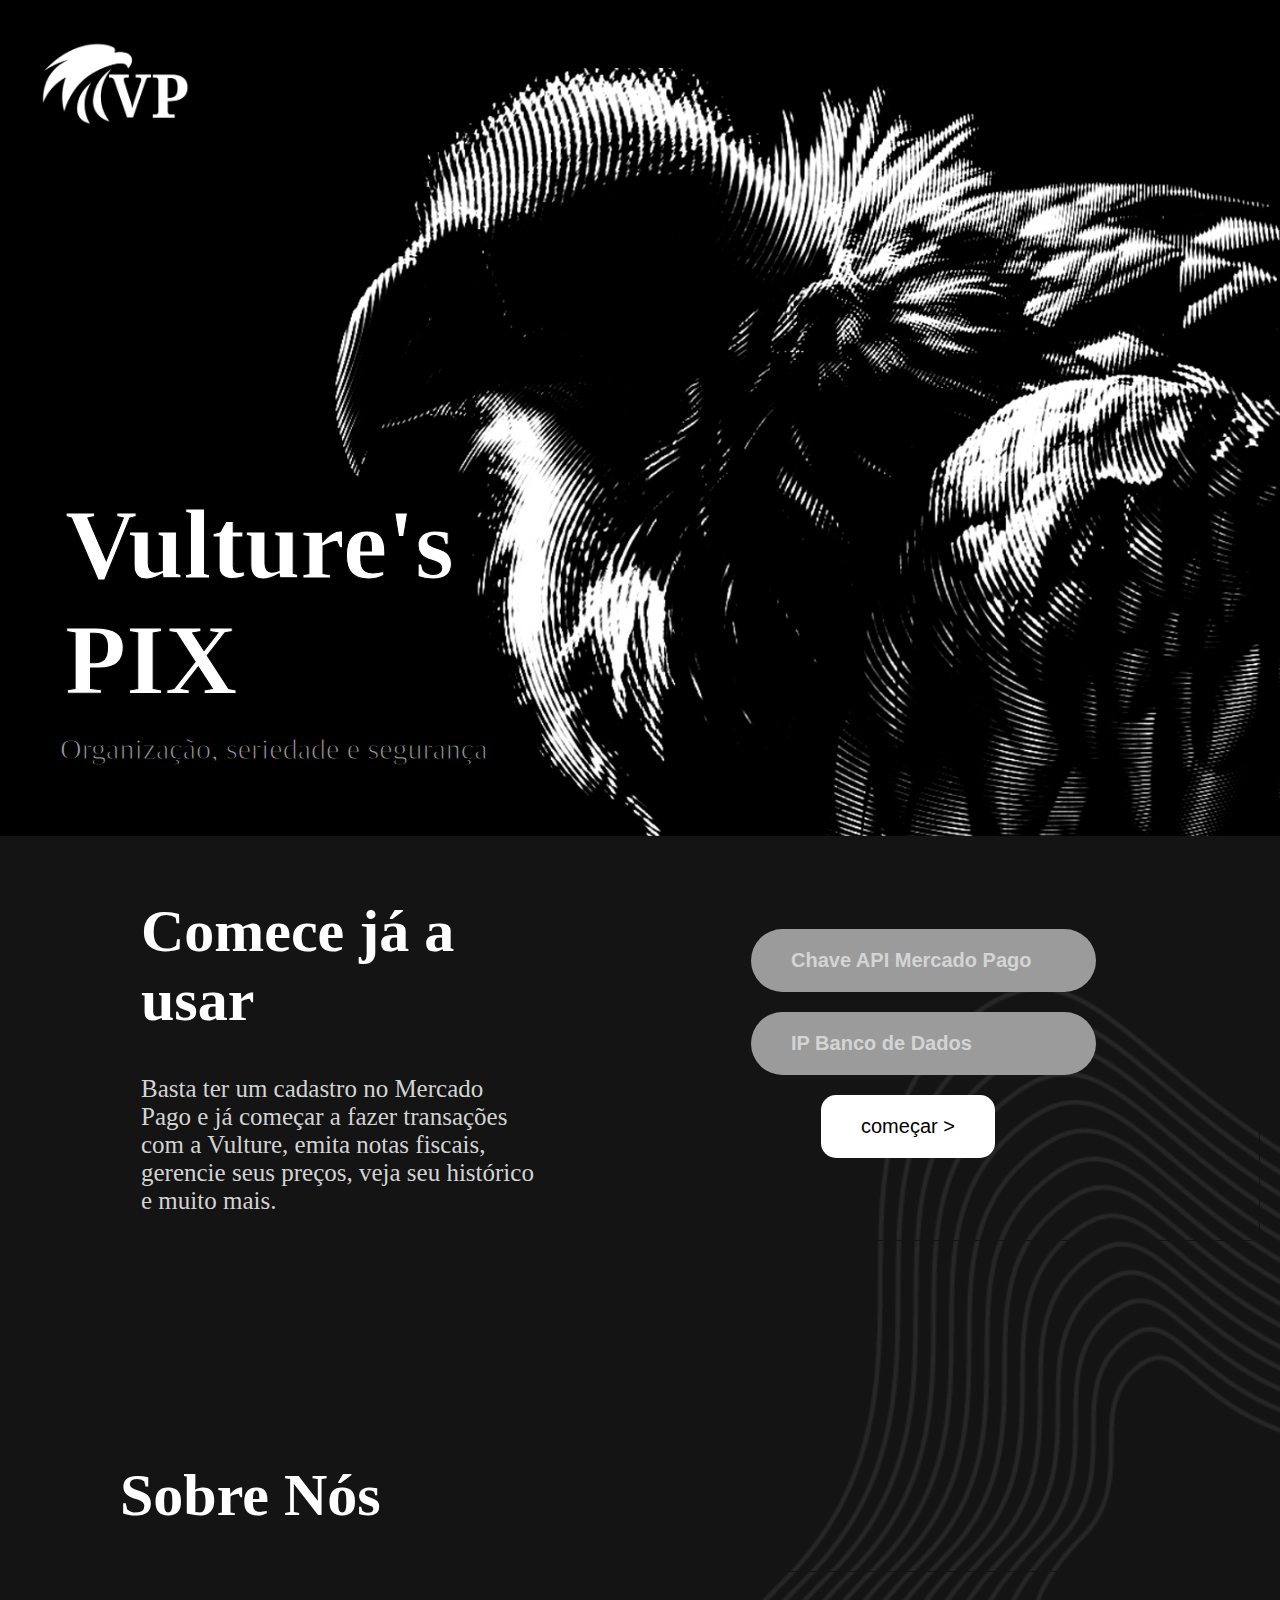
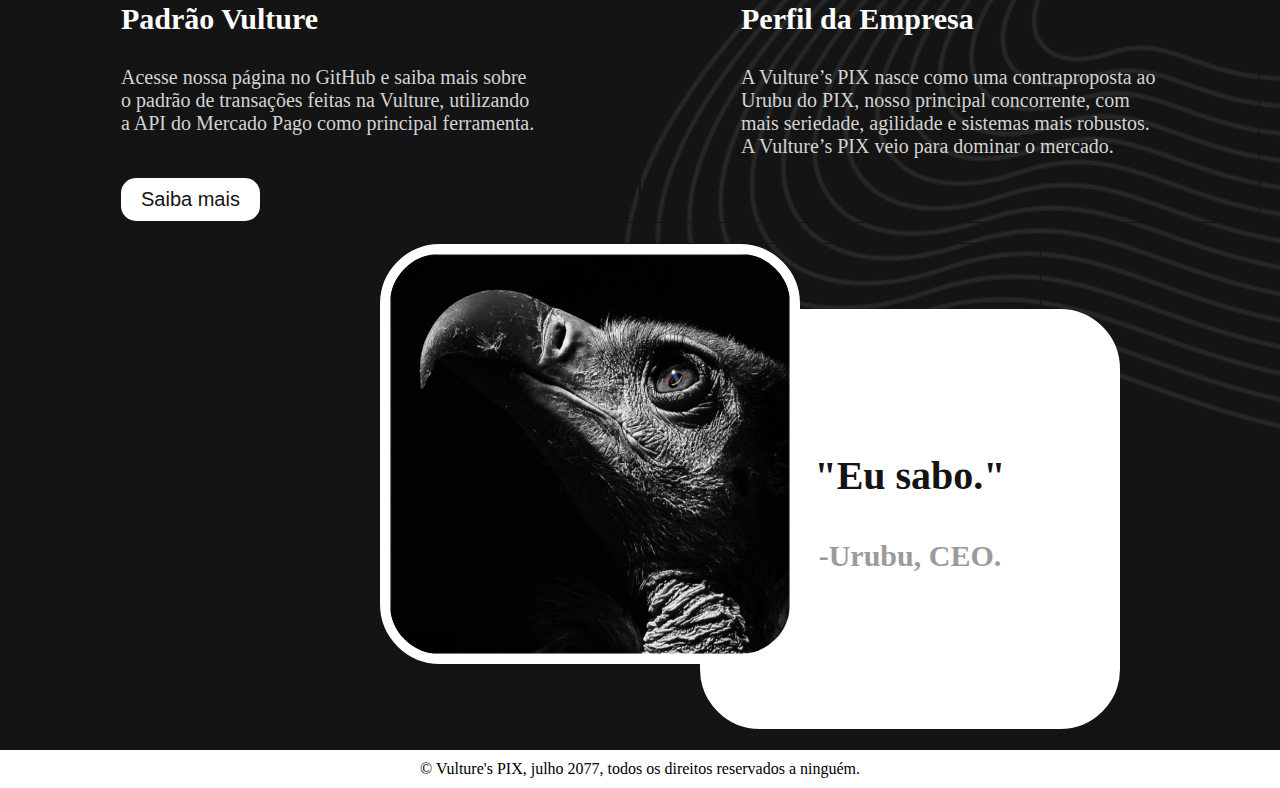
==== src/templates/index.html @ 80f05352 "Initial integration" ====
<!DOCTYPE html>
<html lang="pt-br">
<head>
    <meta charset="utf-8">
    <meta name="viewport" content="width=device-width, initial-scale=1">
    <title>Vulture's PIX</title>
    <link rel="stylesheet" type="text/css" href="../static/css/style.css">
</head>
<body>
<header>
    <div>
        <img src="../static/images/logo.png" alt="logo">
    </div>
    <article>
        <h1>
            Vulture's
            <br>
            PIX
        </h1>
        <content>
            Organização, seriedade e segurança
        </content>
    </article>
</header>
<main>
    <section>
        <div id="boxes1">
            <article class="box" id="b1">
                <h1>
                    Comece já a usar
                </h1>
                <content>
                    <p>
                        Basta ter um cadastro no Mercado Pago e já começar a fazer transações com a Vulture, emita notas
                        fiscais, gerencie seus preços, veja seu histórico e muito mais.
                    </p>
                </content>
            </article>
            <div class="box" id="b2">
                <form>
                    <label>
                        <input type="text" name="chaveApi" placeholder="Chave API Mercado Pago">
                    </label>
                    <label>
                        <input type="text" name="ipBanco"
                               placeholder="IP Banco de Dados">
                    </label>
                    <input type="submit" name="comecar" value="começar >">
                </form>
            </div>
        </div>
        <h1 id="b3-4title">
            Sobre Nós
        </h1>
        <div id="boxes2">
            <article class="box" id="b3">
                <h3>
                    Padrão Vulture
                </h3>
                <content>
                    <p>
                        Acesse nossa página no GitHub e saiba mais sobre o padrão de transações feitas na Vulture,
                        utilizando a API do Mercado Pago como principal ferramenta.
                    </p>
                </content>
                <br>
                <a href="https://github.com/">
                    <button>
                        Saiba mais
                    </button>
                </a>
            </article>
            <article class="box" id="b4">
                <h3>
                    Perfil da Empresa
                </h3>
                <content>
                    <p>
                        A Vulture’s PIX nasce como uma contraproposta ao Urubu do PIX, nosso principal concorrente, com
                        mais seriedade, agilidade e sistemas mais robustos. A Vulture’s PIX veio para dominar o mercado.
                    </p>
                </content>
            </article>
        </div>
    </section>
    <section id="boxes3">
        <div class="box" id="b5">
            <div id="imagem">
                <img src="../static/images/image.png">
            </div>
            <div id="container">
                <h2>
                    "Eu sabo."
                </h2>
                <h4>
                    -Urubu, CEO.
                </h4>
            </div>
        </div>
    </section>
    <article>

    </article>
</main>
<footer>
    &copy; Vulture's PIX, julho 2077, todos os direitos reservados a ninguém.
</footer>
</body>
</html>
---- src/static/css/style.css ----
body {
    padding: 0;
    margin: 0;
}

/* Cabeçalho */
header {
    background-color: black;
    background-image: url("../images/Home.png");
    background-position: right bottom; /* Define a posição da imagem como canto superior esquerdo */
    background-repeat: no-repeat; /* Impede a repetição da imagem */
    background-size: auto;
    text-align: left;
    padding: 20px;
    color: white;
    -webkit-text-stroke: 1px black;
    /*text-stroke: 1px black;*/
    font-size: 24px;
    overflow: auto;
    min-width: 800px;
}

header img {
    max-width: 150px;
    float: left;
    margin: 20px 20px 0 20px;
}

header article {
    float: left;
    margin-left: -150px;
    margin-top: 400px;
    margin-bottom: 50px;
    padding: 0;
}

header h1 {
    font-size: 100px;
    font-weight: bold;
    margin-left: 5px;
    margin-bottom: 15px;
}

header content {
    font-size: 30px;
    color: #9b9b9b;
}

/* Parte Principal */
main {
    background-color: #141414;
    background-image: url("../images/Profile.png");
    background-position: right top; /* Define a posição da imagem como canto superior esquerdo */
    background-repeat: no-repeat; /* Impede a repetição da imagem */
    background-size: 2200px;
    padding: 20px;
    color: white;
    font-size: 18px;
    min-width: 610px;
}

main h1 {
    font-size: 60px;
    font-weight: bold;
    margin-left: 20px;
}

main content {
    color: lightgray;
}

input[type="text"], input[type="submit"] {
    background-color: #9b9b9b; /* Cor de fundo laranja */
    color: #141414; /* Cor do texto branco */
    padding: 20px 40px; /* Espaçamento interno */
    border: none; /* Remova as bordas */
    border-radius: 40px; /* Cantos arredondados */
    margin: 10px; /* Espaçamento externo */

    font-size: 20px;
}

input[type="submit"] {
    background-color: #fff;
    cursor: pointer;
    margin-left: 80px;
    color: black;
    border-radius: 15px;
    font-size: 20px;
}

button {
    background-color: #fff; /* Cor de fundo laranja */
    color: #141414; /* Cor do texto branco */
    padding: 10px 20px; /* Espaçamento interno */
    border: none; /* Remova as bordas */
    border-radius: 15px; /* Cantos arredondados */
    font-size: 20px;
}

input[type="text"]::placeholder {
    color: #d4d4d4; /* Cor do texto de fundo */
    font-weight: bold;
}

/*#citacao{*/
/*    padding: 0 auto;*/
/*    margin*/
/*}*/
#container {
    background-color: white;
    color: #141414;
    margin-left: 360px;
    margin-top: -360px;
    width: 400px;
    height: 300px;
    border: solid white 10px;
    border-radius: 60px;
    text-align: center;
    padding-top: 100px;
}

#imagem img {
    width: 400px;
    margin-left: 40px;
    border: solid white 10px;
    border-radius: 60px;
    height: 400px;
}

#container h2 {
    font-size: 40px;
    font-weight: bold;
}

#container h4 {
    font-size: 30px;
    color: #9b9b9b;
}


/* Rodapé */
footer {
    background-color: white;
    text-align: center;
    padding: 10px;
    color: black;
    font-size: 16px;
}

/* Box */
.box {
    border: 1px solid #141414;
    padding: 0 100px;
    border-radius: 10px;
    margin-bottom: 20px;
    min-width: 300px;
    max-width: 600px;
    max-height: 600px;
    min-height: 250px;
    flex: 1;
}

#boxes1 {
    display: flex;
    flex-wrap: wrap;
    justify-content: space-between;

}

#boxes1 content p {
    text-align: left;
    font-size: 25px;
    padding-left: 20px;

}

#b1 {
    width: calc(100% - 20px); /* 70% minus margin */
}

#b2 {
    padding-top: 5%;
    width: calc(100% - 20px); /* 30% minus margin */
}

#boxes2 {
    display: flex;
    flex-wrap: wrap;
    justify-content: space-between;
}

#boxes2 box {
    padding-top: 0;
}

#boxes2 content {
    font-size: 20px;
}

#boxes2 h3 {
    font-size: 30px;
    font-weight: bold;
}

#boxes3 {
    display: flex;
    /*flex: wrap;*/
    justify-content: space-between;
    margin: auto;
}

#b3-4title {
    margin-top: 200px;
    margin-left: 100px;
}

#b3, #b4 {
    width: calc(100% - 20%);
}

@media (max-width: 600px) {
    .box {
        flex-basis: calc(50% - 20px);
    }
}

#b5 {
    margin: 0 auto;
}
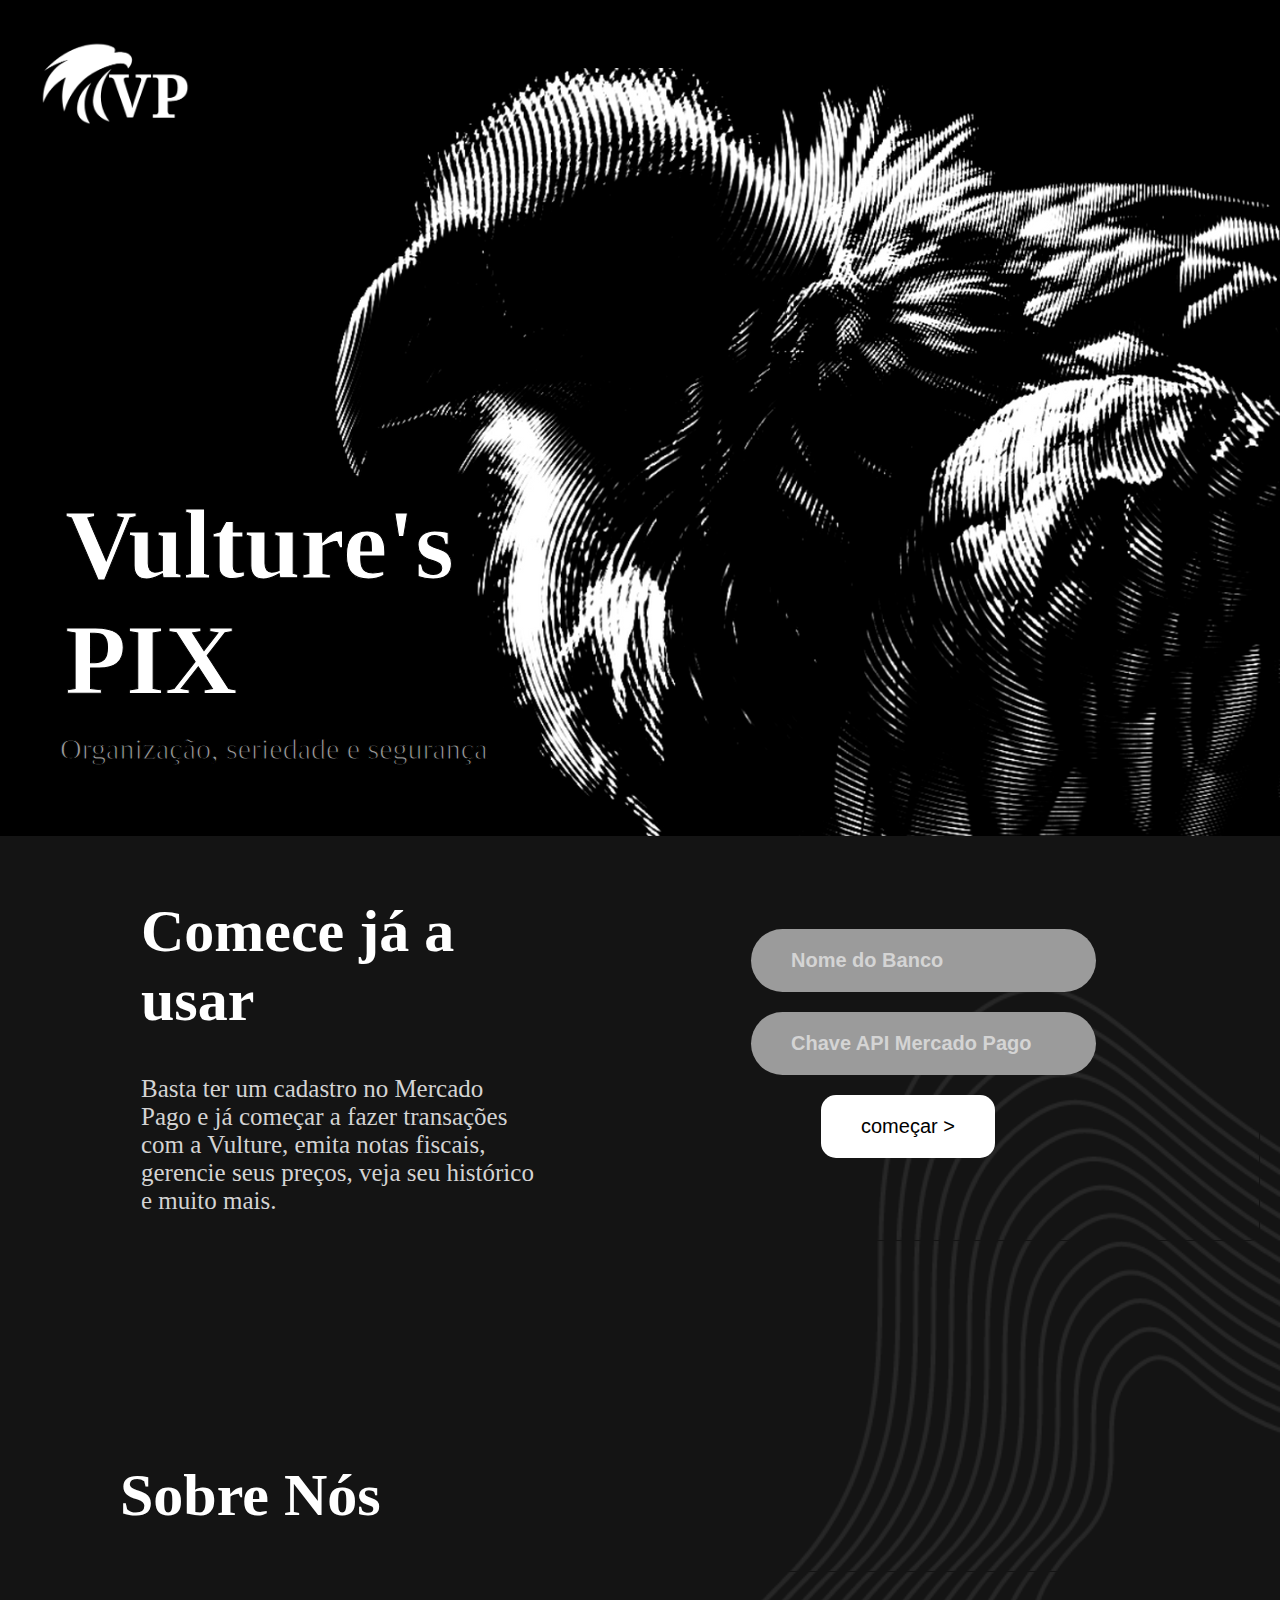
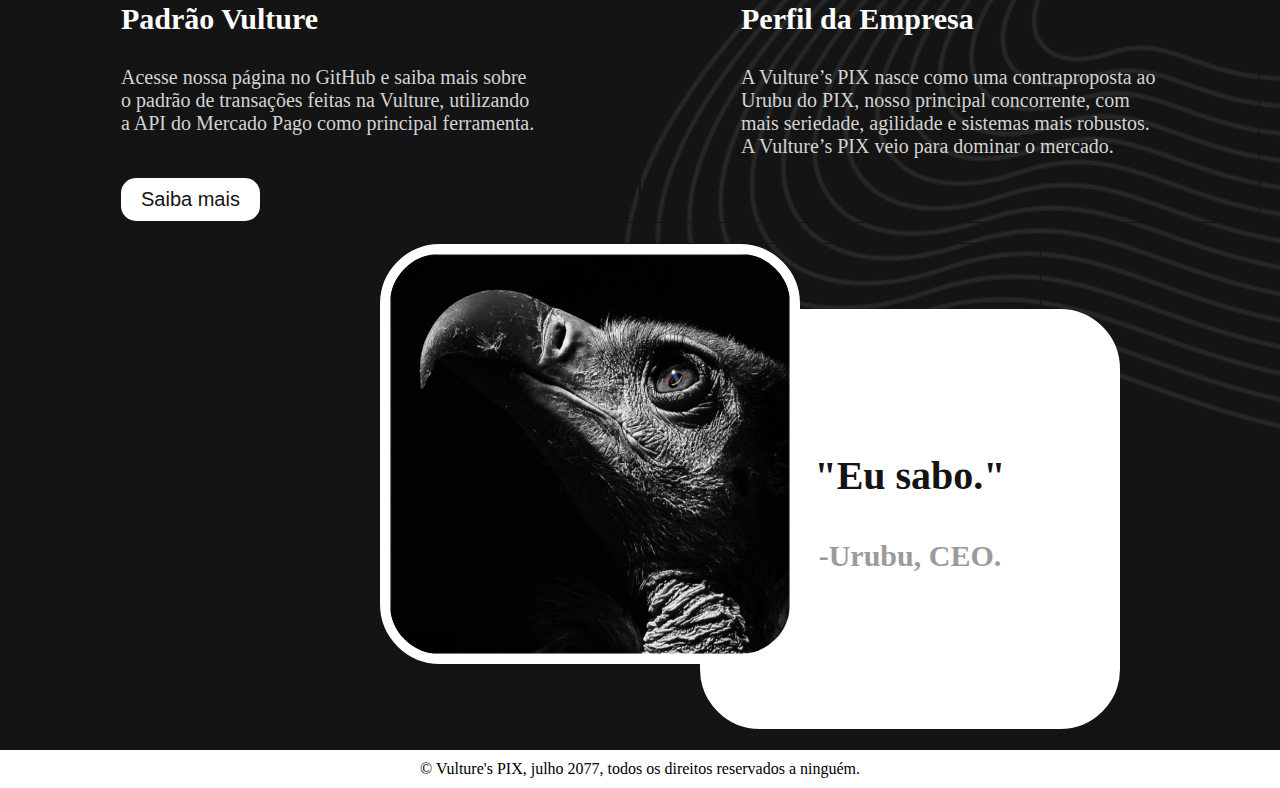
==== commit a5c55d87: "Initial integration" ====
--- a/src/templates/index.html
+++ b/src/templates/index.html
@@ -37,13 +37,13 @@
                 </content>
             </article>
             <div class="box" id="b2">
-                <form>
+                <form method="POST" action="/submit-info">
                     <label>
-                        <input type="text" name="chaveApi" placeholder="Chave API Mercado Pago">
+                        <input type="text" name="bank_name"
+                               placeholder="Nome do Banco">
                     </label>
                     <label>
-                        <input type="text" name="ipBanco"
-                               placeholder="IP Banco de Dados">
+                        <input type="text" name="api_key" placeholder="Chave API Mercado Pago">
                     </label>
                     <input type="submit" name="comecar" value="começar >">
                 </form>
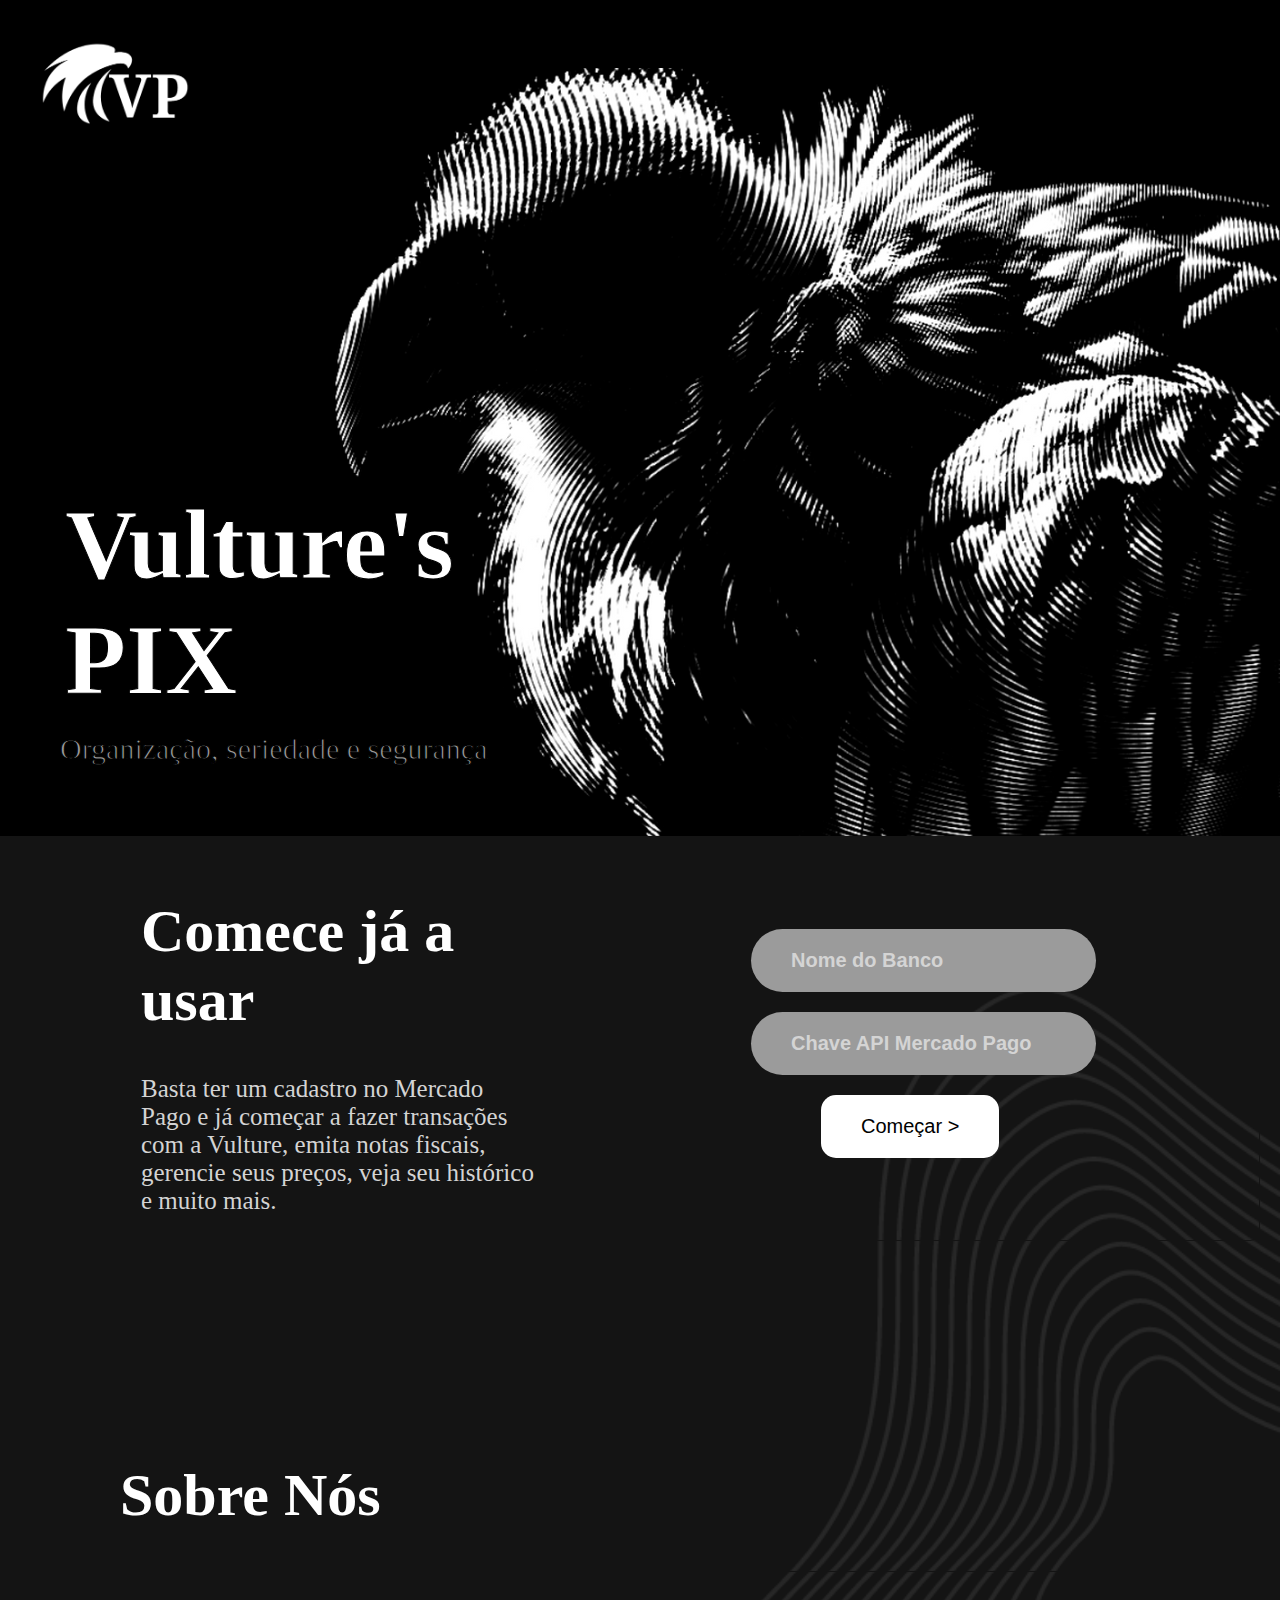
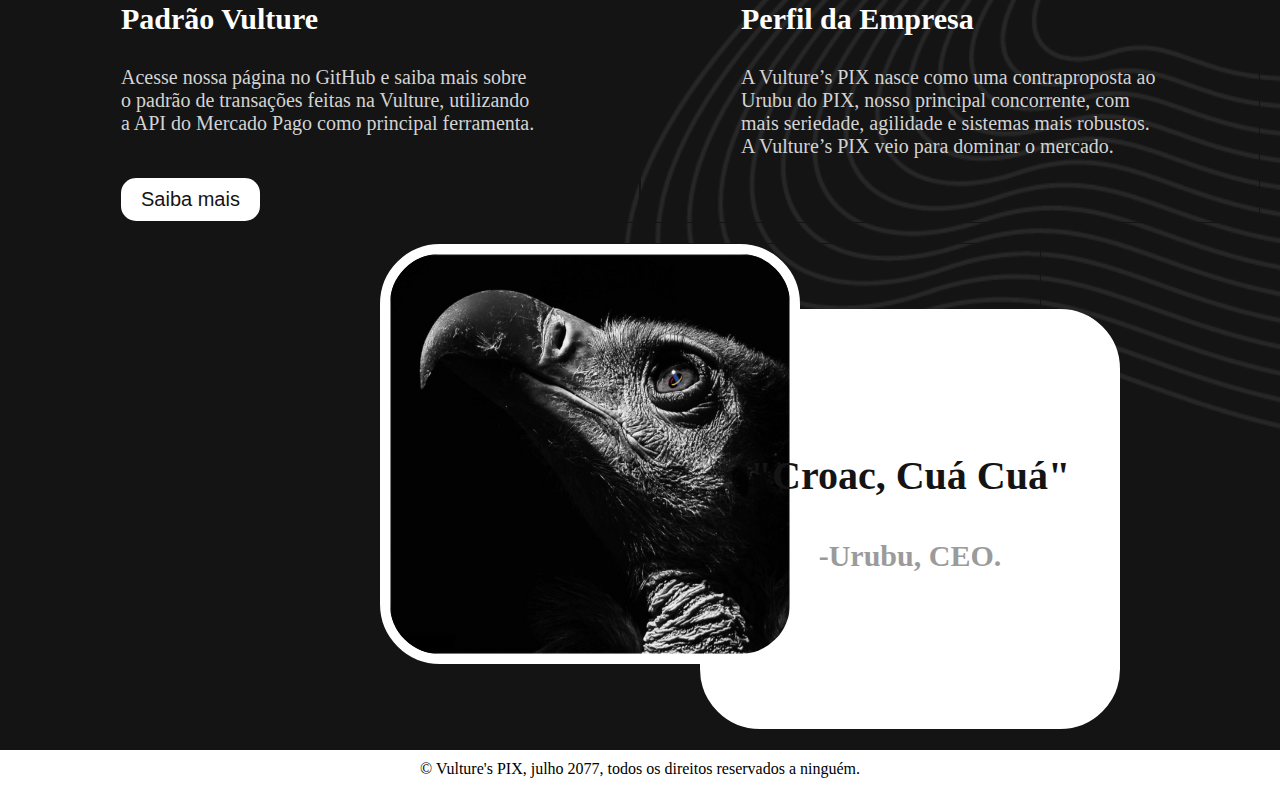
==== commit 0d15951c: "Update index.html" ====
--- a/src/templates/index.html
+++ b/src/templates/index.html
@@ -43,9 +43,10 @@
                                placeholder="Nome do Banco">
                     </label>
                     <label>
-                        <input type="text" name="api_key" placeholder="Chave API Mercado Pago">
+                        <input type="text" name="api_key"
+                               placeholder="Chave API Mercado Pago">
                     </label>
-                    <input type="submit" name="comecar" value="começar >">
+                    <input type="submit" name="comecar" value="Começar >">
                 </form>
             </div>
         </div>
@@ -90,7 +91,7 @@
             </div>
             <div id="container">
                 <h2>
-                    "Eu sabo."
+                    "Croac, Cuá Cuá"
                 </h2>
                 <h4>
                     -Urubu, CEO.
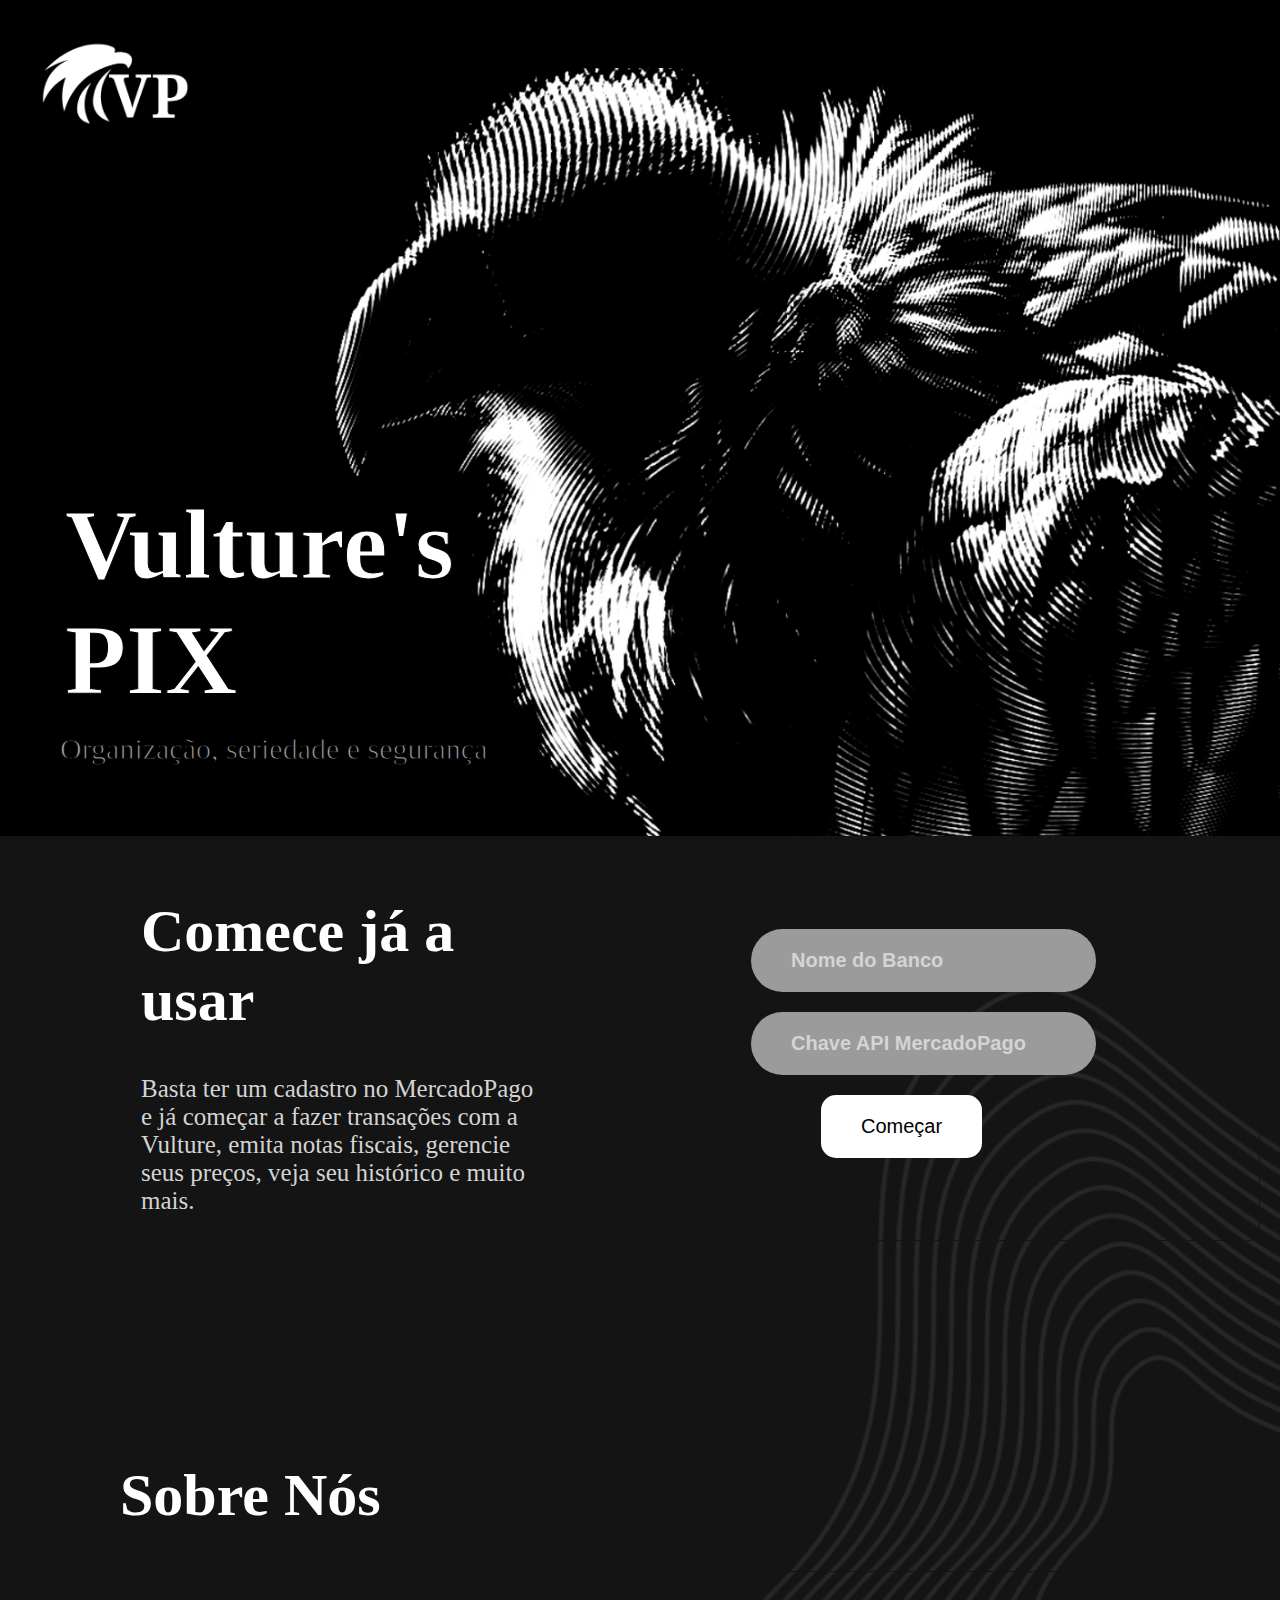
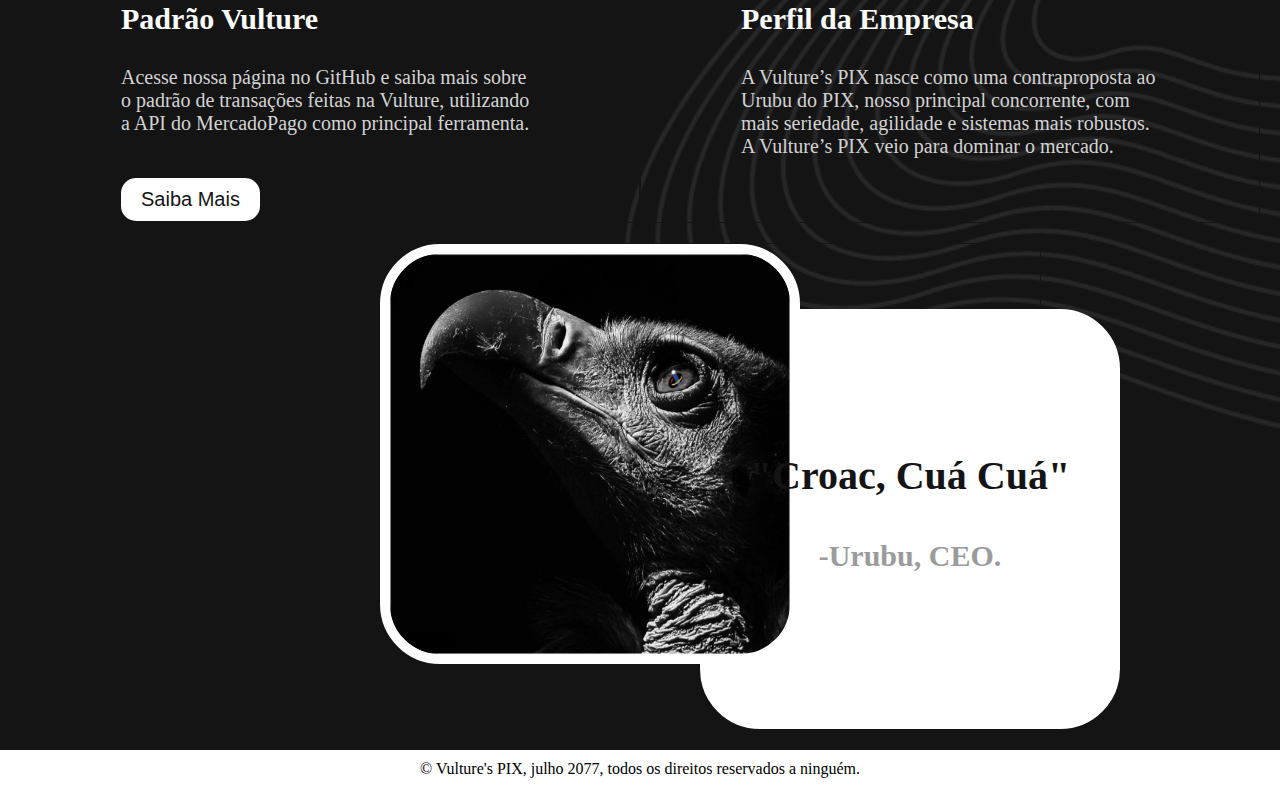
==== commit 64fe6e74: "Atualização html" ====
--- a/src/templates/index.html
+++ b/src/templates/index.html
@@ -31,7 +31,7 @@
                 </h1>
                 <content>
                     <p>
-                        Basta ter um cadastro no Mercado Pago e já começar a fazer transações com a Vulture, emita notas
+                        Basta ter um cadastro no MercadoPago e já começar a fazer transações com a Vulture, emita notas
                         fiscais, gerencie seus preços, veja seu histórico e muito mais.
                     </p>
                 </content>
@@ -44,9 +44,9 @@
                     </label>
                     <label>
                         <input type="text" name="api_key"
-                               placeholder="Chave API Mercado Pago">
+                               placeholder="Chave API MercadoPago">
                     </label>
-                    <input type="submit" name="comecar" value="Começar >">
+                    <input type="submit" name="comecar" value="Começar">
                 </form>
             </div>
         </div>
@@ -61,13 +61,13 @@
                 <content>
                     <p>
                         Acesse nossa página no GitHub e saiba mais sobre o padrão de transações feitas na Vulture,
-                        utilizando a API do Mercado Pago como principal ferramenta.
+                        utilizando a API do MercadoPago como principal ferramenta.
                     </p>
                 </content>
                 <br>
-                <a href="https://github.com/">
+                <a href="https://github.com/Mateus-Henr/Structured-Data-Project">
                     <button>
-                        Saiba mais
+                        Saiba Mais
                     </button>
                 </a>
             </article>
